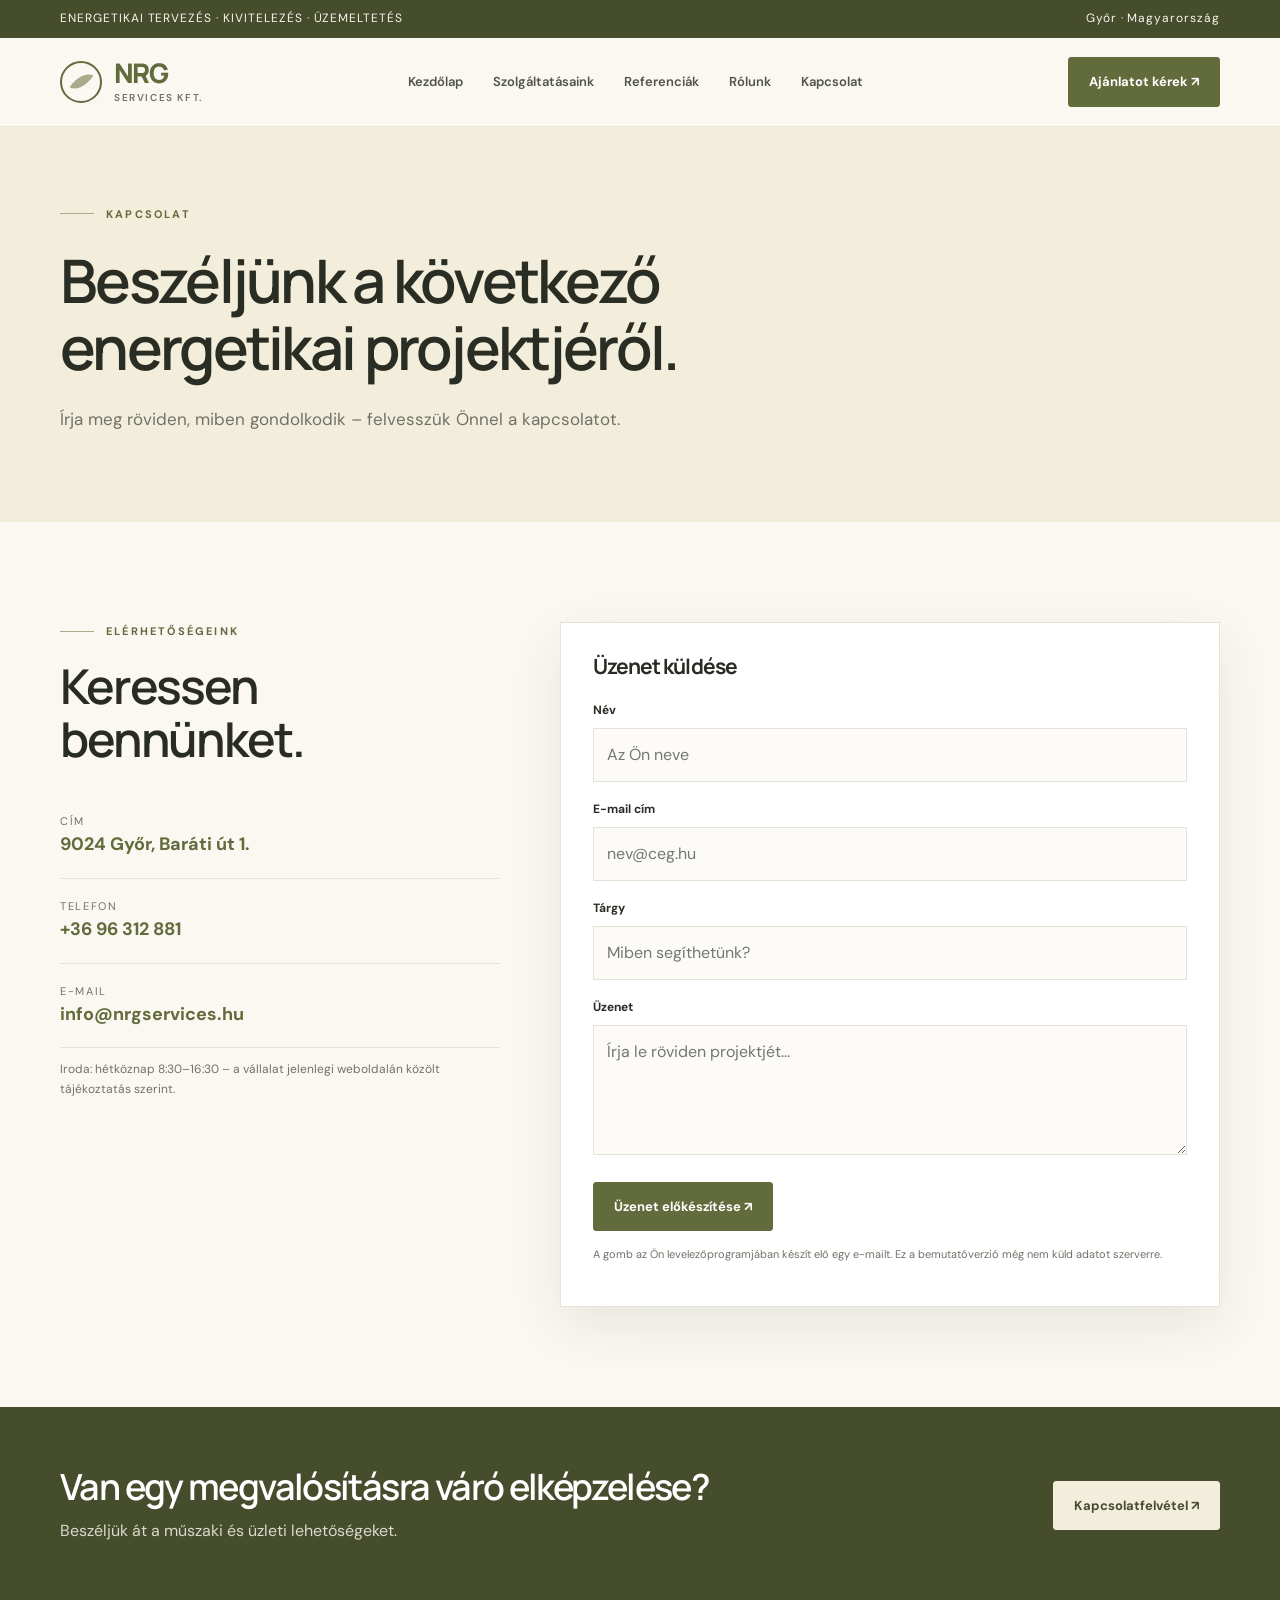
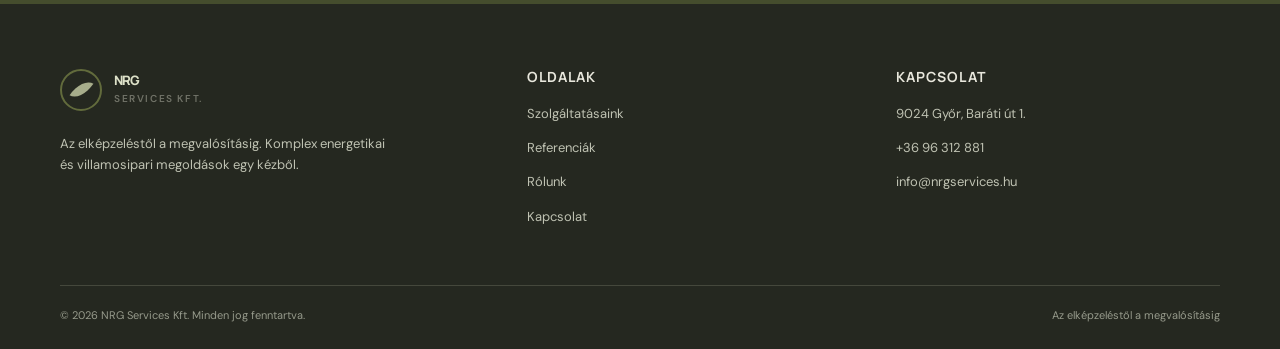
==== kapcsolat.html @ b9998681 "Add files via upload" ====
<!doctype html><html lang="hu"><head><meta charset="utf-8"><meta name="viewport" content="width=device-width, initial-scale=1"><meta name="description" content="NRG Services Kft. – energetikai tervezés, engedélyeztetés, kivitelezés és üzemeltetés."><title>Kapcsolat | NRG Services Kft.</title><link rel="stylesheet" href="styles.css"></head><body>
<div class="topline"><div class="container"><span>ENERGETIKAI TERVEZÉS · KIVITELEZÉS · ÜZEMELTETÉS</span><span>Győr · Magyarország</span></div></div>
<header class="header"><div class="container nav">
<a class="logo" href="index.html"><span class="logo-mark"></span><span>NRG<small>SERVICES KFT.</small></span></a>
<button class="menu-toggle" aria-label="Menü megnyitása" onclick="document.querySelector('.navlinks').classList.toggle('open')">MENÜ</button>
<nav class="navlinks"><a href="index.html">Kezdőlap</a><a href="szolgaltatasok.html">Szolgáltatásaink</a><a href="referenciak.html">Referenciák</a><a href="rolunk.html">Rólunk</a><a href="kapcsolat.html">Kapcsolat</a></nav>
<a class="nav-cta" href="kapcsolat.html">Ajánlatot kérek ↗</a>
</div></header>
<main><section class="page-hero"><div class="container"><div class="eyebrow">KAPCSOLAT</div><h1>Beszéljünk a következő energetikai projektjéről.</h1><p>Írja meg röviden, miben gondolkodik – felvesszük Önnel a kapcsolatot.</p></div></section><section class="section"><div class="container contact-grid"><div><div class="eyebrow">ELÉRHETŐSÉGEINK</div><h2 style="margin:18px 0 28px">Keressen bennünket.</h2><div class="contact-item"><span>Cím</span><strong data-content="address"></strong></div><div class="contact-item"><span>Telefon</span><strong data-content="phone"></strong></div><div class="contact-item"><span>E-mail</span><strong data-content="email"></strong></div><p class="muted" style="font-size:12px">Iroda: hétköznap 8:30–16:30 – a vállalat jelenlegi weboldalán közölt tájékoztatás szerint.</p></div><form class="form" id="contact-form"><h3 style="margin-bottom:22px">Üzenet küldése</h3><label for="name">Név</label><input id="name" required placeholder="Az Ön neve"><label for="mail">E-mail cím</label><input id="mail" type="email" required placeholder="nev@ceg.hu"><label for="subject">Tárgy</label><input id="subject" placeholder="Miben segíthetünk?"><label for="message">Üzenet</label><textarea id="message" required placeholder="Írja le röviden projektjét..."></textarea><button class="btn" type="submit">Üzenet előkészítése ↗</button><p class="muted" style="font-size:11px;margin-top:14px">A gomb az Ön levelezőprogramjában készít elő egy e-mailt. Ez a bemutatóverzió még nem küld adatot szerverre.</p></form></div></section></main>
<section class="split-cta"><div class="container"><div><h2>Van egy megvalósításra váró elképzelése?</h2><p>Beszéljük át a műszaki és üzleti lehetőségeket.</p></div><a class="btn" href="kapcsolat.html">Kapcsolatfelvétel ↗</a></div></section>
<footer class="footer"><div class="container"><div class="footer-grid">
<div><a class="logo" href="index.html"><span class="logo-mark"></span><span>NRG<small>SERVICES KFT.</small></span></a><p style="max-width:330px;margin-top:22px">Az elképzeléstől a megvalósításig. Komplex energetikai és villamosipari megoldások egy kézből.</p></div>
<div><h3>OLDALAK</h3><p><a href="szolgaltatasok.html">Szolgáltatásaink</a></p><p><a href="referenciak.html">Referenciák</a></p><p><a href="rolunk.html">Rólunk</a></p><p><a href="kapcsolat.html">Kapcsolat</a></p></div>
<div><h3>KAPCSOLAT</h3><p data-content="address"></p><p><a data-content-href="phone" data-content="phone"></a></p><p><a data-content-href="email" data-content="email"></a></p></div>
</div><div class="footer-bottom"><span>© <span id="year"></span> NRG Services Kft. Minden jog fenntartva.</span><span>Az elképzeléstől a megvalósításig</span></div></div></footer>
<script src="content.js"></script><script src="app.js"></script>
</body></html>
---- styles.css ----
@import url('https://fonts.googleapis.com/css2?family=DM+Sans:wght@400;500;600;700&family=Manrope:wght@400;500;600;700;800&display=swap');
:root{--olive:#626b3c;--olive-dark:#454d2d;--sage:#a7ad8b;--butter:#f3eedc;--cream:#faf8f1;--ink:#292b25;--muted:#707267;--line:#e5e3d8;--white:#fff;--shadow:0 18px 50px rgba(42,45,31,.09)}
*{box-sizing:border-box}html{scroll-behavior:smooth}body{margin:0;background:var(--cream);color:var(--ink);font-family:'DM Sans',sans-serif;line-height:1.65}a{color:inherit;text-decoration:none}button,input,textarea{font:inherit}.container{width:min(1160px,calc(100% - 44px));margin:auto}.topline{background:var(--olive-dark);color:#f8f6ec;font-size:12px;letter-spacing:.08em;padding:9px 0}.topline .container{display:flex;justify-content:space-between;gap:20px}.header{position:sticky;top:0;z-index:20;background:rgba(250,248,241,.94);backdrop-filter:blur(14px);border-bottom:1px solid rgba(98,107,60,.13)}.nav{height:88px;display:flex;align-items:center;justify-content:space-between;gap:24px}.logo{display:flex;align-items:center;gap:12px;font-family:Manrope,sans-serif;font-weight:800;letter-spacing:-.06em;color:var(--olive);font-size:27px;line-height:1}.logo-mark{width:42px;height:42px;border:2px solid var(--olive);border-radius:50%;display:grid;place-items:center;position:relative}.logo-mark:before{content:"";width:13px;height:23px;background:var(--sage);border-radius:100% 0 100% 0;transform:rotate(35deg);display:block}.logo small{display:block;font:600 10px 'DM Sans';letter-spacing:.16em;color:var(--muted);margin-top:5px}.navlinks{display:flex;align-items:center;gap:30px;font-size:13px;font-weight:600}.navlinks a{color:#515448;transition:.2s}.navlinks a:hover,.navlinks a.active{color:var(--olive)}.nav-cta,.btn{display:inline-flex;align-items:center;justify-content:center;gap:10px;padding:13px 20px;border-radius:3px;background:var(--olive);color:white;font-size:13px;font-weight:700;border:1px solid var(--olive);transition:.2s}.nav-cta:hover,.btn:hover{background:var(--olive-dark);transform:translateY(-2px)}.btn.secondary{background:transparent;color:var(--olive)}.btn.secondary:hover{background:var(--butter)}.menu-toggle{display:none;border:1px solid var(--line);background:transparent;padding:9px 12px;color:var(--olive)}.hero{position:relative;overflow:hidden;background:var(--butter);min-height:620px;display:flex;align-items:center}.hero:before{content:"";position:absolute;inset:0 0 0 48%;background:linear-gradient(120deg,rgba(38,43,28,.08),rgba(38,43,28,.2)),url('https://images.unsplash.com/photo-1509391366360-2e959784a276?auto=format&fit=crop&w=1600&q=85') center/cover}.hero:after{content:"";position:absolute;width:520px;height:520px;border:1px solid rgba(98,107,60,.18);border-radius:50%;right:15%;top:-230px}.hero-content{position:relative;z-index:1;width:52%;padding:92px 0}.eyebrow{font-size:11px;font-weight:700;letter-spacing:.2em;text-transform:uppercase;color:var(--olive);display:flex;align-items:center;gap:12px}.eyebrow:before{content:"";width:34px;height:1px;background:var(--sage)}h1,h2,h3{font-family:Manrope,sans-serif;line-height:1.12;letter-spacing:-.045em;margin:0}h1{font-size:clamp(42px,5.2vw,68px);font-weight:600;margin:24px 0;color:#292d23}h2{font-size:clamp(32px,4vw,48px);font-weight:600}h3{font-size:21px;font-weight:700}.hero p{font-size:17px;color:#64675b;max-width:540px;margin:0 0 30px}.hero-actions{display:flex;gap:12px;flex-wrap:wrap}.hero-note{margin-top:60px;border-top:1px solid rgba(98,107,60,.2);padding-top:18px;color:#747767;font-size:12px;letter-spacing:.04em}.section{padding:100px 0}.section-head{display:flex;justify-content:space-between;align-items:end;gap:35px;margin-bottom:42px}.section-head p{max-width:430px;color:var(--muted);margin:0}.intro-grid{display:grid;grid-template-columns:.9fr 1.1fr;gap:80px;align-items:center}.intro-art{min-height:400px;background:var(--olive);border-radius:2px;position:relative;overflow:hidden;padding:35px;color:white;display:flex;align-items:end}.intro-art:before,.intro-art:after{content:"";position:absolute;border:1px solid rgba(255,255,255,.25);border-radius:50%}.intro-art:before{width:380px;height:380px;right:-65px;top:-90px}.intro-art:after{width:260px;height:260px;right:-5px;top:-30px}.art-caption{position:relative;z-index:1;font-family:Manrope;font-size:30px;max-width:250px;line-height:1.1}.intro-copy p{color:var(--muted);font-size:16px}.mini-stats{display:flex;gap:30px;margin-top:30px;padding-top:24px;border-top:1px solid var(--line)}.mini-stats strong{display:block;font:700 25px Manrope;color:var(--olive)}.mini-stats span{font-size:11px;color:var(--muted)}.services-bg{background:#f0eee4}.cards{display:grid;grid-template-columns:repeat(4,1fr);gap:14px}.service-card{background:var(--cream);padding:28px 24px;min-height:250px;border:1px solid #e6e3d6;transition:.25s}.service-card:hover{transform:translateY(-5px);box-shadow:var(--shadow);border-color:var(--sage)}.service-icon{width:42px;height:42px;border:1px solid var(--sage);border-radius:50%;display:grid;place-items:center;color:var(--olive);font-size:18px;margin-bottom:28px}.service-card p,.ref-card p{color:var(--muted);font-size:13px;margin:12px 0 0}.service-card h3{font-size:18px}.split-cta{background:var(--olive-dark);color:white;padding:60px 0}.split-cta .container{display:flex;justify-content:space-between;align-items:center;gap:30px}.split-cta p{color:#d8dacb;margin:10px 0 0}.split-cta h2{font-size:36px}.split-cta .btn{background:var(--butter);border-color:var(--butter);color:var(--olive-dark)}.ref-grid{display:grid;grid-template-columns:repeat(3,1fr);gap:16px}.ref-card{background:white;border:1px solid var(--line);padding:28px;min-height:200px}.ref-number{font:700 12px Manrope;color:var(--sage);letter-spacing:.1em;margin-bottom:28px}.ref-card h3{font-size:18px}.page-hero{background:var(--butter);padding:78px 0 72px}.page-hero h1{font-size:clamp(40px,5vw,60px);max-width:850px}.page-hero p{max-width:650px;color:var(--muted);font-size:17px}.content-grid{display:grid;grid-template-columns:repeat(2,1fr);gap:18px}.content-card{background:white;border:1px solid var(--line);padding:32px}.content-card p{color:var(--muted)}.contact-grid{display:grid;grid-template-columns:.8fr 1.2fr;gap:60px}.contact-item{padding:18px 0;border-bottom:1px solid var(--line)}.contact-item span{display:block;font-size:11px;text-transform:uppercase;letter-spacing:.15em;color:var(--muted)}.contact-item strong{font-size:18px;color:var(--olive)}.form{background:white;border:1px solid var(--line);padding:32px;box-shadow:var(--shadow)}.form label{display:block;font-size:12px;font-weight:700;margin:0 0 7px}.form input,.form textarea{width:100%;border:1px solid var(--line);padding:13px;margin-bottom:18px;background:#fcfbf7;outline:none}.form input:focus,.form textarea:focus{border-color:var(--olive)}.form textarea{min-height:130px;resize:vertical}.footer{background:#252820;color:#e8e7dc;padding:65px 0 25px}.footer-grid{display:grid;grid-template-columns:1.3fr 1fr 1fr;gap:45px}.footer .logo{color:#dce0c7}.footer p,.footer a{color:#bfc2b2;font-size:13px}.footer h3{font-size:14px;letter-spacing:.08em;margin-bottom:18px}.footer-bottom{border-top:1px solid #45483c;margin-top:45px;padding-top:20px;color:#969a8b;font-size:11px;display:flex;justify-content:space-between}.editor-note{background:#fff6d8;border:1px solid #e8d99d;padding:14px 18px;font-size:13px;color:#65582d;margin:22px 0}.editor-wrap{max-width:900px;margin:auto}.editor-group{background:white;border:1px solid var(--line);padding:24px;margin:18px 0}.editor-group label{display:block;font-size:12px;font-weight:700;margin:12px 0 5px}.editor-group input,.editor-group textarea{width:100%;padding:11px;border:1px solid var(--line);background:#fcfbf7}.editor-group textarea{min-height:80px}.editor-actions{display:flex;gap:12px;flex-wrap:wrap;margin:20px 0}.muted{color:var(--muted)}@media(max-width:900px){.navlinks{gap:16px}.cards{grid-template-columns:repeat(2,1fr)}.hero:before{left:42%;opacity:.7}.hero-content{width:60%}.intro-grid,.contact-grid{gap:35px}.ref-grid{grid-template-columns:repeat(2,1fr)}}@media(max-width:680px){.container{width:min(100% - 32px,1160px)}.topline .container{justify-content:center}.topline .container span:last-child{display:none}.nav{height:72px}.menu-toggle{display:block}.navlinks{display:none;position:absolute;top:72px;left:0;right:0;background:var(--cream);padding:20px 24px 26px;flex-direction:column;align-items:flex-start;border-bottom:1px solid var(--line)}.navlinks.open{display:flex}.nav-cta{display:none}.hero{min-height:690px;align-items:end}.hero:before{inset:0 0 44% 0;opacity:.9}.hero-content{width:100%;padding:310px 0 42px}.hero h1{font-size:42px}.hero p{font-size:15px}.hero-note{margin-top:30px}.section{padding:70px 0}.section-head{display:block}.section-head p{margin-top:18px}.intro-grid,.contact-grid{grid-template-columns:1fr}.intro-art{min-height:280px}.cards,.content-grid,.ref-grid{grid-template-columns:1fr}.service-card{min-height:0}.split-cta .container{display:block}.split-cta .btn{margin-top:25px}.footer-grid{grid-template-columns:1fr;gap:25px}.footer-bottom{display:block}.footer-bottom span{display:block;margin-top:8px}.form{padding:22px}}
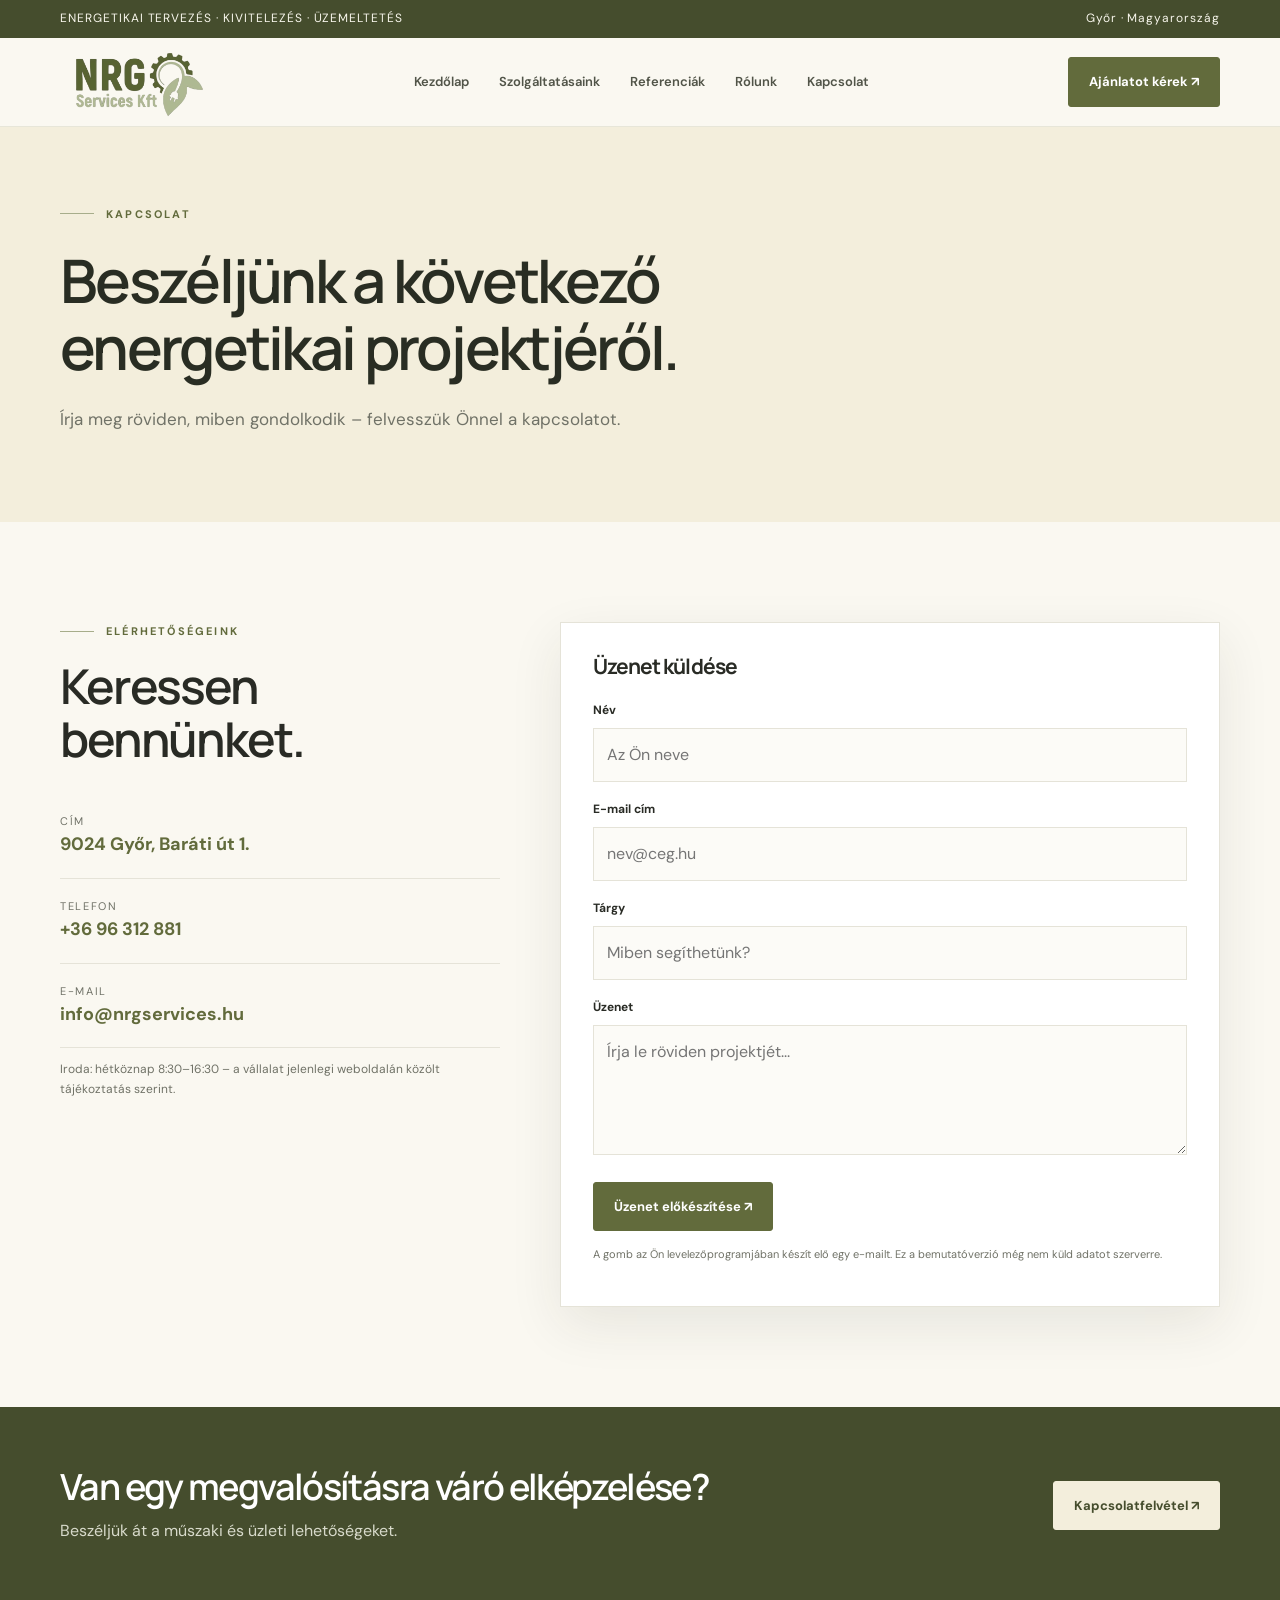
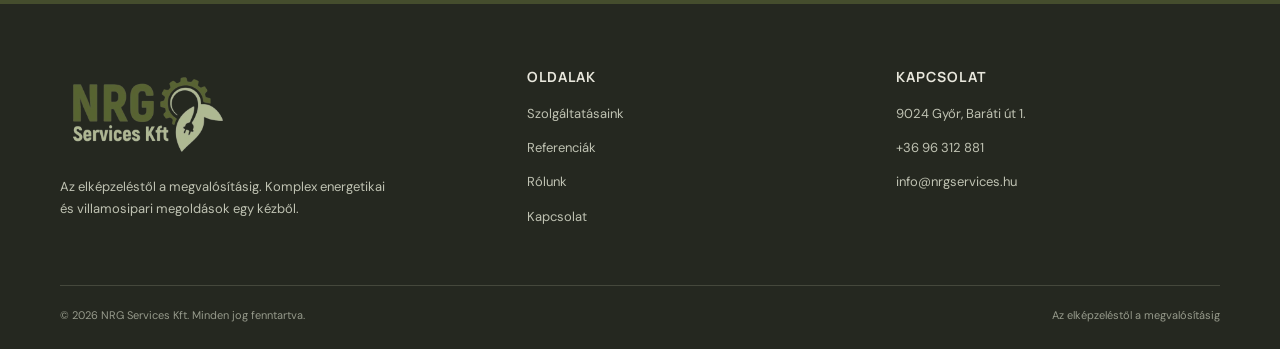
==== commit bca445ba: "Add files via upload" ====
--- a/kapcsolat.html
+++ b/kapcsolat.html
@@ -1,7 +1,7 @@
 <!doctype html><html lang="hu"><head><meta charset="utf-8"><meta name="viewport" content="width=device-width, initial-scale=1"><meta name="description" content="NRG Services Kft. – energetikai tervezés, engedélyeztetés, kivitelezés és üzemeltetés."><title>Kapcsolat | NRG Services Kft.</title><link rel="stylesheet" href="styles.css"></head><body>
 <div class="topline"><div class="container"><span>ENERGETIKAI TERVEZÉS · KIVITELEZÉS · ÜZEMELTETÉS</span><span>Győr · Magyarország</span></div></div>
 <header class="header"><div class="container nav">
-<a class="logo" href="index.html"><span class="logo-mark"></span><span>NRG<small>SERVICES KFT.</small></span></a>
+<a class="logo" href="index.html" aria-label="NRG Services Kft. – kezdőlap"><img src="nrg-logo.png" alt="NRG Services Kft. logó"></a>
 <button class="menu-toggle" aria-label="Menü megnyitása" onclick="document.querySelector('.navlinks').classList.toggle('open')">MENÜ</button>
 <nav class="navlinks"><a href="index.html">Kezdőlap</a><a href="szolgaltatasok.html">Szolgáltatásaink</a><a href="referenciak.html">Referenciák</a><a href="rolunk.html">Rólunk</a><a href="kapcsolat.html">Kapcsolat</a></nav>
 <a class="nav-cta" href="kapcsolat.html">Ajánlatot kérek ↗</a>
@@ -9,7 +9,7 @@
 <main><section class="page-hero"><div class="container"><div class="eyebrow">KAPCSOLAT</div><h1>Beszéljünk a következő energetikai projektjéről.</h1><p>Írja meg röviden, miben gondolkodik – felvesszük Önnel a kapcsolatot.</p></div></section><section class="section"><div class="container contact-grid"><div><div class="eyebrow">ELÉRHETŐSÉGEINK</div><h2 style="margin:18px 0 28px">Keressen bennünket.</h2><div class="contact-item"><span>Cím</span><strong data-content="address"></strong></div><div class="contact-item"><span>Telefon</span><strong data-content="phone"></strong></div><div class="contact-item"><span>E-mail</span><strong data-content="email"></strong></div><p class="muted" style="font-size:12px">Iroda: hétköznap 8:30–16:30 – a vállalat jelenlegi weboldalán közölt tájékoztatás szerint.</p></div><form class="form" id="contact-form"><h3 style="margin-bottom:22px">Üzenet küldése</h3><label for="name">Név</label><input id="name" required placeholder="Az Ön neve"><label for="mail">E-mail cím</label><input id="mail" type="email" required placeholder="nev@ceg.hu"><label for="subject">Tárgy</label><input id="subject" placeholder="Miben segíthetünk?"><label for="message">Üzenet</label><textarea id="message" required placeholder="Írja le röviden projektjét..."></textarea><button class="btn" type="submit">Üzenet előkészítése ↗</button><p class="muted" style="font-size:11px;margin-top:14px">A gomb az Ön levelezőprogramjában készít elő egy e-mailt. Ez a bemutatóverzió még nem küld adatot szerverre.</p></form></div></section></main>
 <section class="split-cta"><div class="container"><div><h2>Van egy megvalósításra váró elképzelése?</h2><p>Beszéljük át a műszaki és üzleti lehetőségeket.</p></div><a class="btn" href="kapcsolat.html">Kapcsolatfelvétel ↗</a></div></section>
 <footer class="footer"><div class="container"><div class="footer-grid">
-<div><a class="logo" href="index.html"><span class="logo-mark"></span><span>NRG<small>SERVICES KFT.</small></span></a><p style="max-width:330px;margin-top:22px">Az elképzeléstől a megvalósításig. Komplex energetikai és villamosipari megoldások egy kézből.</p></div>
+<div><a class="logo" href="index.html" aria-label="NRG Services Kft. – kezdőlap"><img src="nrg-logo.png" alt="NRG Services Kft. logó"></a><p style="max-width:330px;margin-top:22px">Az elképzeléstől a megvalósításig. Komplex energetikai és villamosipari megoldások egy kézből.</p></div>
 <div><h3>OLDALAK</h3><p><a href="szolgaltatasok.html">Szolgáltatásaink</a></p><p><a href="referenciak.html">Referenciák</a></p><p><a href="rolunk.html">Rólunk</a></p><p><a href="kapcsolat.html">Kapcsolat</a></p></div>
 <div><h3>KAPCSOLAT</h3><p data-content="address"></p><p><a data-content-href="phone" data-content="phone"></a></p><p><a data-content-href="email" data-content="email"></a></p></div>
 </div><div class="footer-bottom"><span>© <span id="year"></span> NRG Services Kft. Minden jog fenntartva.</span><span>Az elképzeléstől a megvalósításig</span></div></div></footer>
--- a/styles.css
+++ b/styles.css
@@ -2,3 +2,6 @@
 @import url('https://fonts.googleapis.com/css2?family=DM+Sans:wght@400;500;600;700&family=Manrope:wght@400;500;600;700;800&display=swap');
 :root{--olive:#626b3c;--olive-dark:#454d2d;--sage:#a7ad8b;--butter:#f3eedc;--cream:#faf8f1;--ink:#292b25;--muted:#707267;--line:#e5e3d8;--white:#fff;--shadow:0 18px 50px rgba(42,45,31,.09)}
 *{box-sizing:border-box}html{scroll-behavior:smooth}body{margin:0;background:var(--cream);color:var(--ink);font-family:'DM Sans',sans-serif;line-height:1.65}a{color:inherit;text-decoration:none}button,input,textarea{font:inherit}.container{width:min(1160px,calc(100% - 44px));margin:auto}.topline{background:var(--olive-dark);color:#f8f6ec;font-size:12px;letter-spacing:.08em;padding:9px 0}.topline .container{display:flex;justify-content:space-between;gap:20px}.header{position:sticky;top:0;z-index:20;background:rgba(250,248,241,.94);backdrop-filter:blur(14px);border-bottom:1px solid rgba(98,107,60,.13)}.nav{height:88px;display:flex;align-items:center;justify-content:space-between;gap:24px}.logo{display:flex;align-items:center;gap:12px;font-family:Manrope,sans-serif;font-weight:800;letter-spacing:-.06em;color:var(--olive);font-size:27px;line-height:1}.logo-mark{width:42px;height:42px;border:2px solid var(--olive);border-radius:50%;display:grid;place-items:center;position:relative}.logo-mark:before{content:"";width:13px;height:23px;background:var(--sage);border-radius:100% 0 100% 0;transform:rotate(35deg);display:block}.logo small{display:block;font:600 10px 'DM Sans';letter-spacing:.16em;color:var(--muted);margin-top:5px}.navlinks{display:flex;align-items:center;gap:30px;font-size:13px;font-weight:600}.navlinks a{color:#515448;transition:.2s}.navlinks a:hover,.navlinks a.active{color:var(--olive)}.nav-cta,.btn{display:inline-flex;align-items:center;justify-content:center;gap:10px;padding:13px 20px;border-radius:3px;background:var(--olive);color:white;font-size:13px;font-weight:700;border:1px solid var(--olive);transition:.2s}.nav-cta:hover,.btn:hover{background:var(--olive-dark);transform:translateY(-2px)}.btn.secondary{background:transparent;color:var(--olive)}.btn.secondary:hover{background:var(--butter)}.menu-toggle{display:none;border:1px solid var(--line);background:transparent;padding:9px 12px;color:var(--olive)}.hero{position:relative;overflow:hidden;background:var(--butter);min-height:620px;display:flex;align-items:center}.hero:before{content:"";position:absolute;inset:0 0 0 48%;background:linear-gradient(120deg,rgba(38,43,28,.08),rgba(38,43,28,.2)),url('https://images.unsplash.com/photo-1509391366360-2e959784a276?auto=format&fit=crop&w=1600&q=85') center/cover}.hero:after{content:"";position:absolute;width:520px;height:520px;border:1px solid rgba(98,107,60,.18);border-radius:50%;right:15%;top:-230px}.hero-content{position:relative;z-index:1;width:52%;padding:92px 0}.eyebrow{font-size:11px;font-weight:700;letter-spacing:.2em;text-transform:uppercase;color:var(--olive);display:flex;align-items:center;gap:12px}.eyebrow:before{content:"";width:34px;height:1px;background:var(--sage)}h1,h2,h3{font-family:Manrope,sans-serif;line-height:1.12;letter-spacing:-.045em;margin:0}h1{font-size:clamp(42px,5.2vw,68px);font-weight:600;margin:24px 0;color:#292d23}h2{font-size:clamp(32px,4vw,48px);font-weight:600}h3{font-size:21px;font-weight:700}.hero p{font-size:17px;color:#64675b;max-width:540px;margin:0 0 30px}.hero-actions{display:flex;gap:12px;flex-wrap:wrap}.hero-note{margin-top:60px;border-top:1px solid rgba(98,107,60,.2);padding-top:18px;color:#747767;font-size:12px;letter-spacing:.04em}.section{padding:100px 0}.section-head{display:flex;justify-content:space-between;align-items:end;gap:35px;margin-bottom:42px}.section-head p{max-width:430px;color:var(--muted);margin:0}.intro-grid{display:grid;grid-template-columns:.9fr 1.1fr;gap:80px;align-items:center}.intro-art{min-height:400px;background:var(--olive);border-radius:2px;position:relative;overflow:hidden;padding:35px;color:white;display:flex;align-items:end}.intro-art:before,.intro-art:after{content:"";position:absolute;border:1px solid rgba(255,255,255,.25);border-radius:50%}.intro-art:before{width:380px;height:380px;right:-65px;top:-90px}.intro-art:after{width:260px;height:260px;right:-5px;top:-30px}.art-caption{position:relative;z-index:1;font-family:Manrope;font-size:30px;max-width:250px;line-height:1.1}.intro-copy p{color:var(--muted);font-size:16px}.mini-stats{display:flex;gap:30px;margin-top:30px;padding-top:24px;border-top:1px solid var(--line)}.mini-stats strong{display:block;font:700 25px Manrope;color:var(--olive)}.mini-stats span{font-size:11px;color:var(--muted)}.services-bg{background:#f0eee4}.cards{display:grid;grid-template-columns:repeat(4,1fr);gap:14px}.service-card{background:var(--cream);padding:28px 24px;min-height:250px;border:1px solid #e6e3d6;transition:.25s}.service-card:hover{transform:translateY(-5px);box-shadow:var(--shadow);border-color:var(--sage)}.service-icon{width:42px;height:42px;border:1px solid var(--sage);border-radius:50%;display:grid;place-items:center;color:var(--olive);font-size:18px;margin-bottom:28px}.service-card p,.ref-card p{color:var(--muted);font-size:13px;margin:12px 0 0}.service-card h3{font-size:18px}.split-cta{background:var(--olive-dark);color:white;padding:60px 0}.split-cta .container{display:flex;justify-content:space-between;align-items:center;gap:30px}.split-cta p{color:#d8dacb;margin:10px 0 0}.split-cta h2{font-size:36px}.split-cta .btn{background:var(--butter);border-color:var(--butter);color:var(--olive-dark)}.ref-grid{display:grid;grid-template-columns:repeat(3,1fr);gap:16px}.ref-card{background:white;border:1px solid var(--line);padding:28px;min-height:200px}.ref-number{font:700 12px Manrope;color:var(--sage);letter-spacing:.1em;margin-bottom:28px}.ref-card h3{font-size:18px}.page-hero{background:var(--butter);padding:78px 0 72px}.page-hero h1{font-size:clamp(40px,5vw,60px);max-width:850px}.page-hero p{max-width:650px;color:var(--muted);font-size:17px}.content-grid{display:grid;grid-template-columns:repeat(2,1fr);gap:18px}.content-card{background:white;border:1px solid var(--line);padding:32px}.content-card p{color:var(--muted)}.contact-grid{display:grid;grid-template-columns:.8fr 1.2fr;gap:60px}.contact-item{padding:18px 0;border-bottom:1px solid var(--line)}.contact-item span{display:block;font-size:11px;text-transform:uppercase;letter-spacing:.15em;color:var(--muted)}.contact-item strong{font-size:18px;color:var(--olive)}.form{background:white;border:1px solid var(--line);padding:32px;box-shadow:var(--shadow)}.form label{display:block;font-size:12px;font-weight:700;margin:0 0 7px}.form input,.form textarea{width:100%;border:1px solid var(--line);padding:13px;margin-bottom:18px;background:#fcfbf7;outline:none}.form input:focus,.form textarea:focus{border-color:var(--olive)}.form textarea{min-height:130px;resize:vertical}.footer{background:#252820;color:#e8e7dc;padding:65px 0 25px}.footer-grid{display:grid;grid-template-columns:1.3fr 1fr 1fr;gap:45px}.footer .logo{color:#dce0c7}.footer p,.footer a{color:#bfc2b2;font-size:13px}.footer h3{font-size:14px;letter-spacing:.08em;margin-bottom:18px}.footer-bottom{border-top:1px solid #45483c;margin-top:45px;padding-top:20px;color:#969a8b;font-size:11px;display:flex;justify-content:space-between}.editor-note{background:#fff6d8;border:1px solid #e8d99d;padding:14px 18px;font-size:13px;color:#65582d;margin:22px 0}.editor-wrap{max-width:900px;margin:auto}.editor-group{background:white;border:1px solid var(--line);padding:24px;margin:18px 0}.editor-group label{display:block;font-size:12px;font-weight:700;margin:12px 0 5px}.editor-group input,.editor-group textarea{width:100%;padding:11px;border:1px solid var(--line);background:#fcfbf7}.editor-group textarea{min-height:80px}.editor-actions{display:flex;gap:12px;flex-wrap:wrap;margin:20px 0}.muted{color:var(--muted)}@media(max-width:900px){.navlinks{gap:16px}.cards{grid-template-columns:repeat(2,1fr)}.hero:before{left:42%;opacity:.7}.hero-content{width:60%}.intro-grid,.contact-grid{gap:35px}.ref-grid{grid-template-columns:repeat(2,1fr)}}@media(max-width:680px){.container{width:min(100% - 32px,1160px)}.topline .container{justify-content:center}.topline .container span:last-child{display:none}.nav{height:72px}.menu-toggle{display:block}.navlinks{display:none;position:absolute;top:72px;left:0;right:0;background:var(--cream);padding:20px 24px 26px;flex-direction:column;align-items:flex-start;border-bottom:1px solid var(--line)}.navlinks.open{display:flex}.nav-cta{display:none}.hero{min-height:690px;align-items:end}.hero:before{inset:0 0 44% 0;opacity:.9}.hero-content{width:100%;padding:310px 0 42px}.hero h1{font-size:42px}.hero p{font-size:15px}.hero-note{margin-top:30px}.section{padding:70px 0}.section-head{display:block}.section-head p{margin-top:18px}.intro-grid,.contact-grid{grid-template-columns:1fr}.intro-art{min-height:280px}.cards,.content-grid,.ref-grid{grid-template-columns:1fr}.service-card{min-height:0}.split-cta .container{display:block}.split-cta .btn{margin-top:25px}.footer-grid{grid-template-columns:1fr;gap:25px}.footer-bottom{display:block}.footer-bottom span{display:block;margin-top:8px}.form{padding:22px}}
+
+/* Original NRG Services Kft. logo */
+.logo{display:flex;align-items:center}.logo img{display:block;width:154px;height:auto;max-height:72px;object-fit:contain}.footer .logo img{width:170px;max-height:86px}@media(max-width:680px){.logo img{width:132px;max-height:62px}.footer .logo img{width:160px}}
